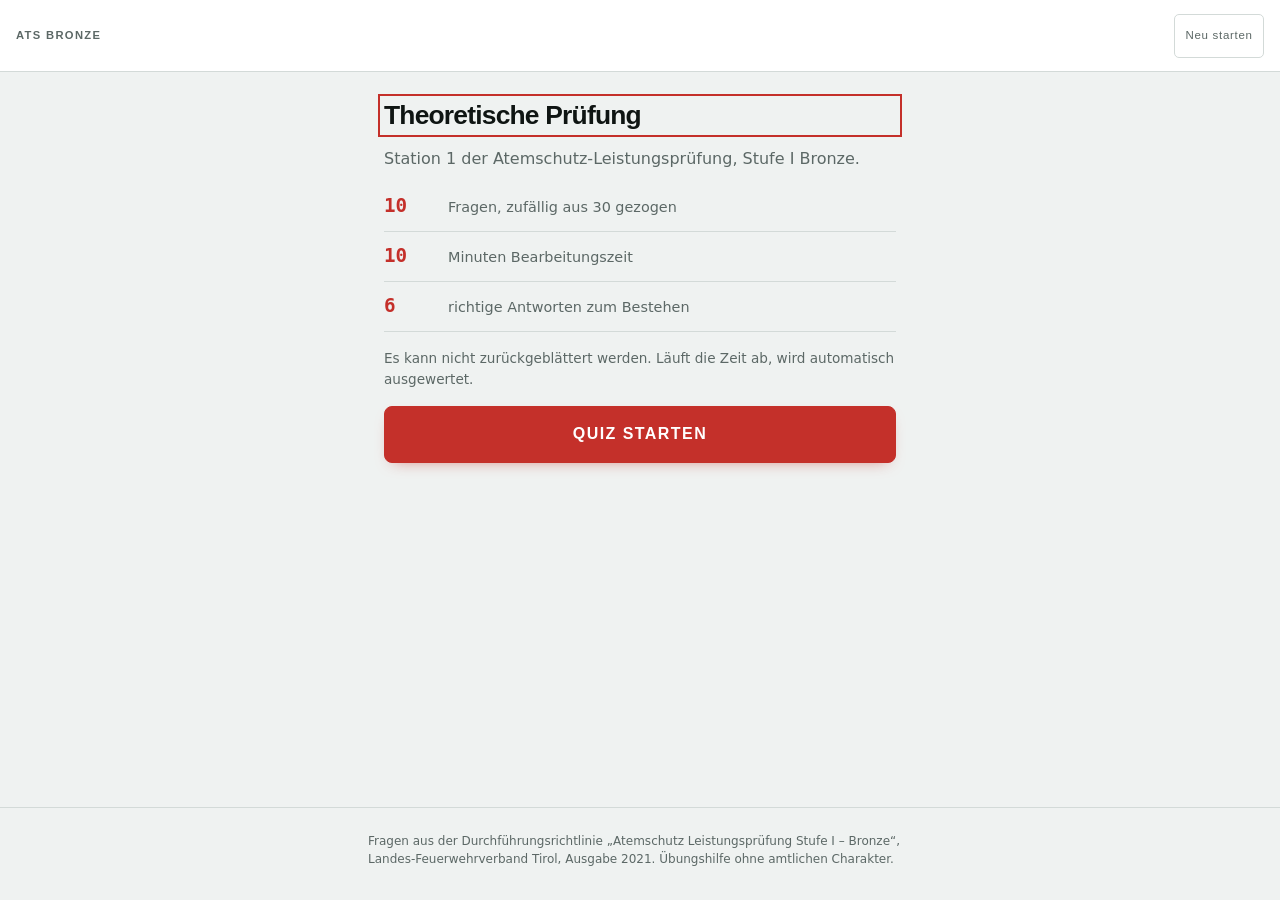
==== index.html @ c30d39cd "Kleinigkeiten: Warnansage persistiert, Nachhol-Tick, tote Klasse, Typografie Fünf kleine Korrekturen" ====
<!doctype html>
<html lang="de">
<head>
<meta charset="utf-8">
<meta name="viewport" content="width=device-width, initial-scale=1">
<title>Atemschutz-Leistungsprüfung Bronze — Übungsquiz</title>
<meta name="description" content="Übungsquiz zur theoretischen Prüfung der Atemschutz-Leistungsprüfung Stufe I (Bronze).">
<link rel="stylesheet" href="style.css">
</head>
<body>

<header class="header">
  <span class="header-brand">ATS Bronze</span>
  <span class="header-timer" id="timer" hidden>10:00</span>
  <button class="header-reset" id="reset" type="button">Neu starten</button>
</header>

<div class="reset-dialog" id="reset-dialog" role="alertdialog"
     aria-labelledby="reset-dialog-title" hidden>
  <p id="reset-dialog-title">Quiz wirklich neu starten? Fortschritt und Zeit gehen verloren.</p>
  <div class="reset-dialog-actions">
    <button type="button" id="reset-yes" class="btn btn--small">Ja, neu starten</button>
    <button type="button" id="reset-no" class="btn btn--small btn--quiet">Abbrechen</button>
  </div>
</div>

<main class="stage">

  <section class="screen" id="screen-start">
    <h1 tabindex="-1">Theoretische Prüfung</h1>
    <p class="lede">Station 1 der Atemschutz-Leistungsprüfung, Stufe I Bronze.</p>
    <ul class="facts">
      <li><b>10</b><span>Fragen, zufällig aus 30 gezogen</span></li>
      <li><b>10</b><span>Minuten Bearbeitungszeit</span></li>
      <li><b>6</b><span>richtige Antworten zum Bestehen</span></li>
    </ul>
    <p class="note">Es kann nicht zurückgeblättert werden. Läuft die Zeit ab, wird
      automatisch ausgewertet.</p>
    <button class="btn" id="start-btn" type="button">Quiz starten</button>
  </section>

  <section class="screen" id="screen-question" hidden>
    <h2 class="visually-hidden" id="question-title" tabindex="-1">Frage</h2>
    <div class="question-meta">
      <span id="question-progress">Frage 1 von 10</span>
      <span id="question-source"></span>
    </div>
    <div class="progress" id="question-dots" aria-hidden="true"></div>
    <fieldset class="question-block">
      <legend id="question-text">&nbsp;</legend>
      <ul class="options" id="options"></ul>
    </fieldset>
    <button class="btn" id="next-btn" type="button" disabled>Weiter</button>
  </section>

  <section class="screen" id="screen-result" hidden>
    <h2 tabindex="-1" class="visually-hidden">Ergebnis</h2>
    <span class="badge" id="result-badge"></span>
    <p class="score" id="result-score"></p>
    <p class="note">Mindestens 6 richtige Antworten waren gefordert.</p>
    <ul class="breakdown" id="result-list"></ul>
    <button class="btn" id="restart-btn" type="button">Neuen Durchgang starten</button>
  </section>

</main>

<p class="visually-hidden" id="announce" role="status" aria-live="polite"></p>

<footer class="footer">
  <p>Fragen aus der Durchführungsrichtlinie „Atemschutz Leistungsprüfung Stufe I – Bronze“,
     Landes-Feuerwehrverband Tirol, Ausgabe 2021. Übungshilfe ohne amtlichen Charakter.</p>
</footer>

<script type="module" src="app.js"></script>
</body>
</html>
---- style.css ----
/* Variant B "Einsatz" — light mode is the default state. */
:root {
  --bg:          #EFF2F1;
  --surface:     #FFFFFF;
  --header-bg:   #FFFFFF;
  --text:        #1D2422;
  --text-strong: #0F1513;
  --text-quiet:  #5C6866;
  --line:        #D3DAD8;
  --accent:      #C4302A;
  --accent-on:   #FFFFFF;
  --accent-surface: #FCF1F0;
  --good:        #175E3D;
  --good-bg:     #E7F2EB;
  --good-line:   #A8CBB6;
  --bad:         #B03227;
  --timer-text:  #8A5A06;
  --timer-bg:    #FDF6E6;
  --timer-line:  #DEC489;
  --warn-text:   #96241F;
  --warn-bg:     #FDECEA;
  --warn-line:   #C4302A;
  --quiet-bg:    #E1E6E4;
  --quiet-text:  #8A9491;
  --glow:        0 6px 16px -9px rgba(196, 48, 42, 0.65);

  --font-heading: "Archivo", "Helvetica Neue", Arial, sans-serif;
  --font-body:    "Source Sans 3", system-ui, -apple-system, sans-serif;
  --font-mono:    ui-monospace, "SF Mono", Menlo, Consolas, monospace;
  --radius: 8px;
  --radius-small: 5px;
}

@media (prefers-color-scheme: dark) {
  :root {
    --bg:          #0E1214;
    --surface:     #171F22;
    --header-bg:   #141A1D;
    --text:        #DDE4E4;
    --text-strong: #F2F6F5;
    --text-quiet:  #8D9A9B;
    --line:        #26312F;
    --accent:      #D63A30;
    --accent-on:   #FFFFFF;
    --accent-surface: #23191B;
    --good:        #5CD096;
    --good-bg:     #10241B;
    --good-line:   #235B41;
    --bad:         #FF6B60;
    --timer-text:  #F5A524;
    --timer-bg:    #14100A;
    --timer-line:  #4A3A18;
    --warn-text:   #FF8A80;
    --warn-bg:     #23100E;
    --warn-line:   #E4443A;
    --quiet-bg:    #1A2124;
    --quiet-text:  #6E7A7B;
    --glow:        0 6px 18px -8px rgba(228, 68, 58, 0.7);
  }
}

* { box-sizing: border-box; }

body {
  margin: 0;
  min-height: 100vh;
  display: flex;
  flex-direction: column;
  background: var(--bg);
  color: var(--text);
  font-family: var(--font-body);
  font-size: 1rem;
  line-height: 1.55;
  -webkit-font-smoothing: antialiased;
}

.visually-hidden {
  position: absolute; width: 1px; height: 1px;
  padding: 0; margin: -1px; overflow: hidden;
  clip: rect(0 0 0 0); white-space: nowrap; border: 0;
}

/* Header */
.header {
  display: flex; align-items: center; gap: 0.6rem;
  padding: 0.85rem 1rem;
  background: var(--header-bg);
  border-bottom: 1px solid var(--line);
  position: sticky; top: 0; z-index: 10;
}
.header-brand {
  font-family: var(--font-heading); font-weight: 600; font-size: 0.7rem;
  letter-spacing: 0.12em; text-transform: uppercase; color: var(--text-quiet);
}
.header-timer {
  margin-left: auto;
  font-family: var(--font-mono); font-variant-numeric: tabular-nums;
  font-weight: 700; font-size: 1.05rem; letter-spacing: 0.04em;
  color: var(--timer-text); background: var(--timer-bg);
  border: 1px solid var(--timer-line); border-radius: var(--radius-small);
  padding: 0.2rem 0.55rem;
}
.header-timer.warn {
  color: var(--warn-text); background: var(--warn-bg); border-color: var(--warn-line);
}
.header-timer[hidden] { display: none; }
.header-timer[hidden] + .header-reset { margin-left: auto; }

.header-reset {
  font: inherit; font-family: var(--font-heading); font-size: 0.72rem;
  letter-spacing: 0.06em; color: var(--text-quiet); background: none;
  border: 1px solid var(--line); border-radius: var(--radius-small);
  padding: 0.4rem 0.65rem; cursor: pointer; min-height: 2.75rem;
}
.header-reset:hover { color: var(--text-strong); border-color: var(--text-quiet); }

/* Reset confirmation */
.reset-dialog {
  margin: 0; padding: 1rem;
  background: var(--accent-surface);
  border-bottom: 1px solid var(--accent);
}
.reset-dialog[hidden] { display: none; }
.reset-dialog p { margin: 0 0 0.75rem; color: var(--text-strong); font-weight: 600; }
.reset-dialog-actions { display: flex; gap: 0.6rem; flex-wrap: wrap; }

/* Stage */
.stage {
  flex: 1 1 auto; width: 100%; max-width: 34rem;
  margin: 0 auto; padding: 1.25rem 1rem 2rem;
}
.screen { display: flex; flex-direction: column; gap: 1rem; min-height: 100%; }
.screen[hidden] { display: none; }
h1, h2 { font-family: var(--font-heading); letter-spacing: -0.03em; color: var(--text-strong); }
h1 { font-size: 1.65rem; line-height: 1.15; margin: 0.5rem 0 0; text-wrap: balance; }
h1:focus-visible, h2:focus-visible { outline: 2px solid var(--accent); outline-offset: 4px; }
.lede { margin: 0; color: var(--text-quiet); }
.note { margin: 0; font-size: 0.85rem; color: var(--text-quiet); }

.facts { list-style: none; margin: 0.25rem 0 0; padding: 0; display: grid; gap: 0.6rem; }
.facts li {
  display: grid; grid-template-columns: 3.2rem 1fr; gap: 0.8rem; align-items: baseline;
  padding-bottom: 0.6rem; border-bottom: 1px solid var(--line);
}
.facts b {
  font-family: var(--font-mono); font-variant-numeric: tabular-nums;
  font-size: 1.2rem; font-weight: 700; color: var(--accent);
}
.facts span { color: var(--text-quiet); font-size: 0.9rem; }

/* Buttons */
.btn {
  font: inherit; font-family: var(--font-heading); font-weight: 600; font-size: 1rem;
  letter-spacing: 0.09em; text-transform: uppercase;
  margin-top: auto; padding: 0.95rem 1rem; min-height: 3rem;
  border: 1px solid var(--accent); border-radius: var(--radius);
  background: var(--accent); color: var(--accent-on);
  cursor: pointer; box-shadow: var(--glow);
}
.btn:disabled { background: var(--quiet-bg); color: var(--quiet-text); border-color: var(--line); box-shadow: none; cursor: not-allowed; }
.btn:focus-visible { outline: 3px solid var(--text-strong); outline-offset: 2px; }
.btn--small { margin-top: 0; padding: 0.6rem 0.9rem; font-size: 0.8rem; min-height: 2.75rem; }
.btn--quiet { background: var(--quiet-bg); color: var(--text); border-color: var(--line); box-shadow: none; }

/* Question */
.question-meta {
  display: flex; justify-content: space-between; gap: 0.75rem;
  font-family: var(--font-heading); font-size: 0.72rem; letter-spacing: 0.08em;
  text-transform: uppercase; color: var(--text-quiet);
}
.progress { display: flex; gap: 0.25rem; }
.progress i { width: 0.45rem; height: 0.45rem; border-radius: 50%; background: var(--line); }
.progress i.done { background: var(--accent); }
.progress i.current { background: var(--accent); transform: scale(1.45); }

.question-block { border: 0; margin: 0; padding: 0; display: grid; gap: 0.9rem; }
.question-block legend {
  font-family: var(--font-heading); font-weight: 600; font-size: 1.1rem;
  line-height: 1.35; color: var(--text-strong); padding: 0; text-wrap: pretty;
}

.options { list-style: none; margin: 0; padding: 0; display: grid; gap: 0.55rem; }
.options label {
  display: grid; grid-template-columns: 1.7rem 1fr; gap: 0.7rem; align-items: start;
  padding: 0.85rem 0.85rem; min-height: 3rem;
  background: var(--surface); border: 1px solid var(--line);
  border-radius: var(--radius); cursor: pointer; line-height: 1.4;
}
.options input { position: absolute; opacity: 0; width: 0; height: 0; }
.options .letter {
  font-family: var(--font-mono); font-size: 0.75rem; font-weight: 700;
  width: 1.6rem; height: 1.6rem; display: grid; place-items: center;
  border: 1px solid var(--line); border-radius: 6px;
  background: var(--bg); color: var(--text-quiet);
}
.options input:checked + .letter { background: var(--accent); color: var(--accent-on); border-color: var(--accent); }
.options label:has(input:checked) {
  background: var(--accent-surface); border-color: var(--accent);
  box-shadow: inset 3px 0 0 0 var(--accent);
}
.options label:has(input:checked) .text { font-weight: 600; }
.options label:has(input:focus-visible) { outline: 3px solid var(--text-strong); outline-offset: 2px; }

/* Result */
.badge {
  align-self: flex-start;
  font-family: var(--font-heading); font-weight: 700; font-size: 0.8rem;
  letter-spacing: 0.16em; text-transform: uppercase;
  padding: 0.55rem 0.85rem; border-radius: var(--radius-small);
  background: var(--good-bg); color: var(--good); border: 1px solid var(--good-line);
}
.badge.failed { background: var(--warn-bg); color: var(--warn-text); border-color: var(--warn-line); }
.score {
  font-family: var(--font-heading); font-weight: 700; font-size: 1.9rem;
  letter-spacing: -0.03em; color: var(--text-strong); margin: 0;
}
.score b { font-family: var(--font-mono); font-variant-numeric: tabular-nums; color: var(--accent); }

.breakdown { list-style: none; margin: 0.5rem 0 0; padding: 0; display: grid; gap: 0.6rem; }
.breakdown li {
  padding: 0.75rem 0.85rem; background: var(--surface);
  border: 1px solid var(--line); border-left: 3px solid var(--line);
  border-radius: var(--radius); font-size: 0.88rem;
}
.breakdown li.correct { border-left-color: var(--good); }
.breakdown li.incorrect { border-left-color: var(--bad); }
.breakdown .marker {
  font-family: var(--font-mono); font-size: 0.68rem;
  letter-spacing: 0.08em; text-transform: uppercase; display: block;
}
.breakdown li.correct .marker { color: var(--good); }
.breakdown li.incorrect .marker { color: var(--bad); }
.breakdown .question { display: block; font-weight: 600; color: var(--text-strong); margin: 0.25rem 0; }
.breakdown .answer { display: block; color: var(--text-quiet); }
.breakdown .answer b { color: var(--text); }

/* Footer */
.footer { padding: 1.5rem 1rem 2rem; border-top: 1px solid var(--line); }
.footer p {
  max-width: 34rem; margin: 0 auto;
  font-size: 0.75rem; line-height: 1.5; color: var(--text-quiet);
}

@media (prefers-reduced-motion: reduce) {
  * { animation: none !important; transition: none !important; }
}
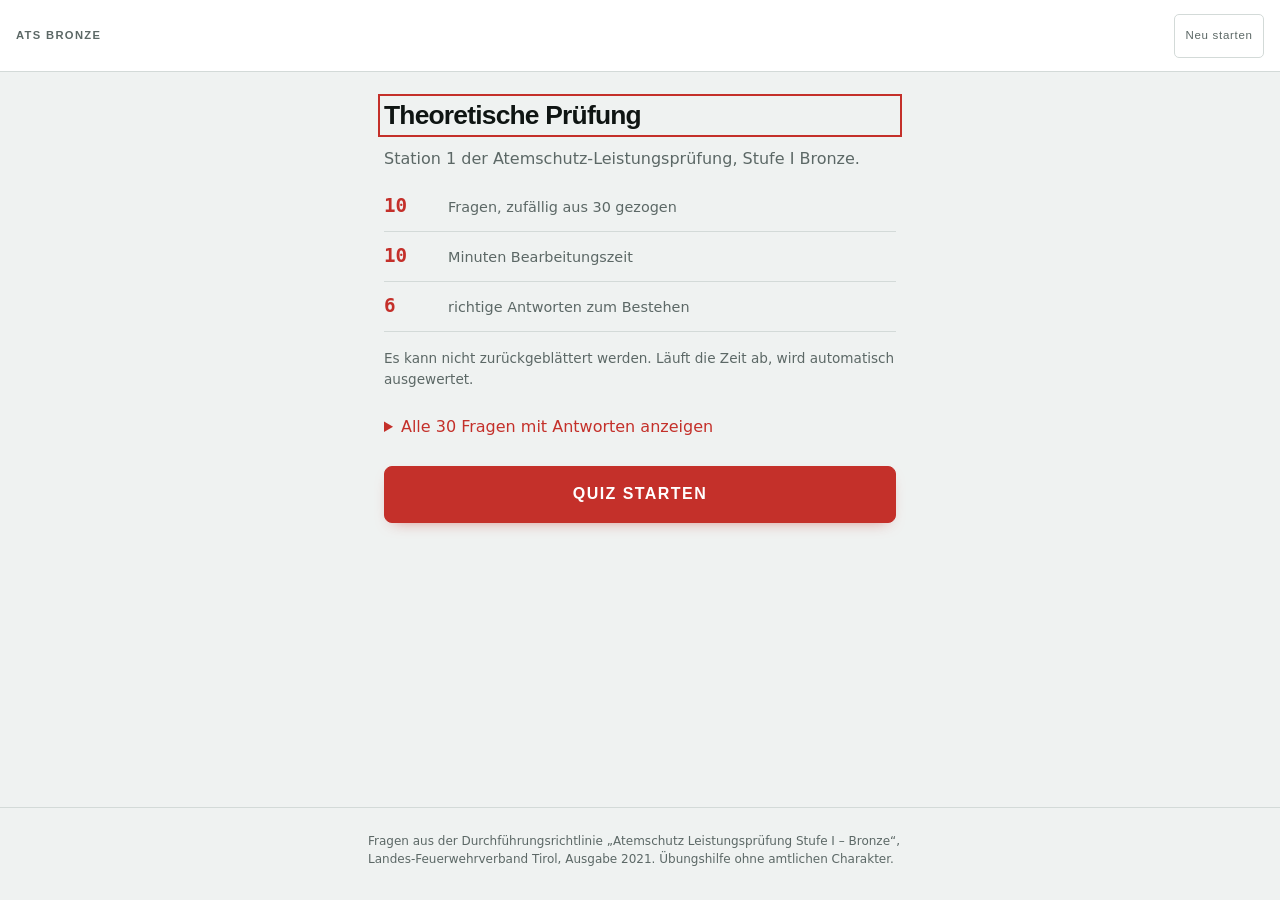
==== commit 90e410a7: "Fragenkatalog als Nachschlage-Link auf dem Start-Screen Zeigt alle 30 Fragen mit der jeweils richtig" ====
--- a/index.html
+++ b/index.html
@@ -36,6 +36,10 @@
     </ul>
     <p class="note">Es kann nicht zurückgeblättert werden. Läuft die Zeit ab, wird
       automatisch ausgewertet.</p>
+    <details id="catalog">
+      <summary>Alle 30 Fragen mit Antworten anzeigen</summary>
+      <ul class="breakdown" id="catalog-list"></ul>
+    </details>
     <button class="btn" id="start-btn" type="button">Quiz starten</button>
   </section>
 
--- a/style.css
+++ b/style.css
@@ -137,6 +137,12 @@
 .lede { margin: 0; color: var(--text-quiet); }
 .note { margin: 0; font-size: 0.85rem; color: var(--text-quiet); }
 
+#catalog summary {
+  color: var(--accent); cursor: pointer;
+  min-height: 2.75rem; padding: 0.6rem 0;
+}
+#catalog summary:focus-visible { outline: 3px solid var(--text-strong); outline-offset: 2px; }
+
 .facts { list-style: none; margin: 0.25rem 0 0; padding: 0; display: grid; gap: 0.6rem; }
 .facts li {
   display: grid; grid-template-columns: 3.2rem 1fr; gap: 0.8rem; align-items: baseline;
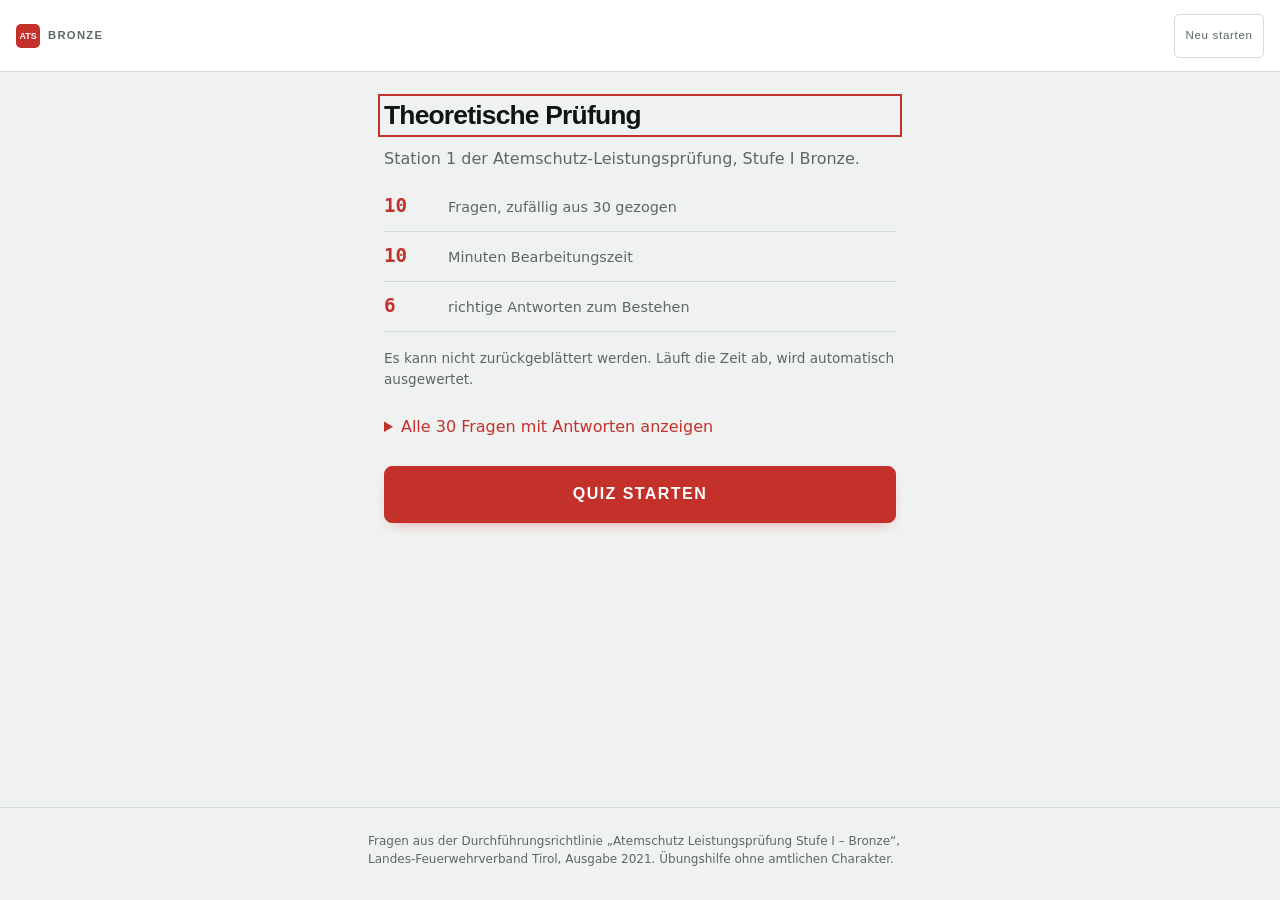
==== commit 1b17ef54: "Icon vollflächig maskierbar und als Wortmarke im Header Android setzte das Icon verkleinert auf eine" ====
--- a/index.html
+++ b/index.html
@@ -5,12 +5,19 @@
 <meta name="viewport" content="width=device-width, initial-scale=1">
 <title>Atemschutz-Leistungsprüfung Bronze — Übungsquiz</title>
 <meta name="description" content="Übungsquiz zur theoretischen Prüfung der Atemschutz-Leistungsprüfung Stufe I (Bronze).">
+<link rel="icon" href="icon.svg" type="image/svg+xml">
+<link rel="apple-touch-icon" href="apple-touch-icon.png">
+<link rel="manifest" href="manifest.webmanifest">
+<meta name="theme-color" content="#C4302A">
 <link rel="stylesheet" href="style.css">
 </head>
 <body>
 
 <header class="header">
-  <span class="header-brand">ATS Bronze</span>
+  <span class="header-brand">
+    <img class="brand-mark" src="icon.svg" alt="ATS" width="24" height="24">
+    Bronze
+  </span>
   <span class="header-timer" id="timer" hidden>10:00</span>
   <button class="header-reset" id="reset" type="button">Neu starten</button>
 </header>
@@ -50,8 +57,8 @@
       <span id="question-source"></span>
     </div>
     <div class="progress" id="question-dots" aria-hidden="true"></div>
-    <fieldset class="question-block">
-      <legend id="question-text">&nbsp;</legend>
+    <fieldset class="question-block" role="radiogroup" aria-labelledby="question-text">
+      <p class="question-text" id="question-text">&nbsp;</p>
       <ul class="options" id="options"></ul>
     </fieldset>
     <button class="btn" id="next-btn" type="button" disabled>Weiter</button>
--- a/style.css
+++ b/style.css
@@ -89,9 +89,13 @@
   position: sticky; top: 0; z-index: 10;
 }
 .header-brand {
+  display: flex; align-items: center; gap: 0.5rem;
   font-family: var(--font-heading); font-weight: 600; font-size: 0.7rem;
   letter-spacing: 0.12em; text-transform: uppercase; color: var(--text-quiet);
 }
+/* The mark carries the "ATS" of the wordmark; its alt text keeps the header
+   reading "ATS Bronze" for screen readers. */
+.brand-mark { display: block; width: 1.5rem; height: 1.5rem; border-radius: 5px; }
 .header-timer {
   margin-left: auto;
   font-family: var(--font-mono); font-variant-numeric: tabular-nums;
@@ -128,9 +132,20 @@
 .stage {
   flex: 1 1 auto; width: 100%; max-width: 34rem;
   margin: 0 auto; padding: 1.25rem 1rem 2rem;
-}
-.screen { display: flex; flex-direction: column; gap: 1rem; min-height: 100%; }
+  display: flex; flex-direction: column;
+}
+.screen { display: flex; flex-direction: column; gap: 1rem; }
 .screen[hidden] { display: none; }
+/* #screen-question fills the stage (flex, from .stage's column context) but
+   lays out its own children as a grid, not flex: through this indefinite
+   flex:1-in-flex:1 chain, a <fieldset> only distributed the leftover height
+   to its own children when it got that height from a grid 1fr track — not
+   when it came from flex-grow (measured; see layout-report.md).
+   :not([hidden]) so .screen[hidden]{display:none} still wins when swapped out
+   — an #id selector otherwise beats that class rule's specificity. */
+/* 4 tracks, not 5: #question-title is position:absolute (.visually-hidden) so
+   it takes no grid track — only meta, dots, fieldset, button do. */
+#screen-question:not([hidden]) { flex: 1; display: grid; grid-template-rows: auto auto 1fr auto; }
 h1, h2 { font-family: var(--font-heading); letter-spacing: -0.03em; color: var(--text-strong); }
 h1 { font-size: 1.65rem; line-height: 1.15; margin: 0.5rem 0 0; text-wrap: balance; }
 h1:focus-visible, h2:focus-visible { outline: 2px solid var(--accent); outline-offset: 4px; }
@@ -179,11 +194,24 @@
 .progress i.done { background: var(--accent); }
 .progress i.current { background: var(--accent); transform: scale(1.45); }
 
-.question-block { border: 0; margin: 0; padding: 0; display: grid; gap: 0.9rem; }
-.question-block legend {
-  font-family: var(--font-heading); font-weight: 600; font-size: 1.1rem;
-  line-height: 1.35; color: var(--text-strong); padding: 0; text-wrap: pretty;
-}
+.question-block { border: 0; margin: 0; padding: 0; display: flex; flex-direction: column; gap: 0.9rem; }
+/* justify-content:center, not margin:auto: margin:auto here resolved to 0px
+   (measured) once .question-block got its height from the grid 1fr track
+   above — this still centers under that same setup, and lets long text wrap
+   normally within the width. */
+.question-text {
+  flex: 1 1 auto; display: flex; flex-direction: column; justify-content: center;
+  font-family: var(--font-heading); font-weight: 600; font-size: 1.5rem;
+  line-height: 1.4; color: var(--text-strong); padding: 0; text-wrap: pretty;
+  margin: 0;
+}
+
+/* Options and button form one bottom-anchored control block: override .btn's
+   margin-top:auto and tighten the .screen gap (1rem) down to 0.75rem, so the
+   thumb-reachable zone stays compact but the button doesn't crowd the last
+   option. Only #next-btn, not .btn in general — start/result screens keep
+   their bottom-pinned buttons. */
+#next-btn { margin-top: calc(0.75rem - 1rem); }
 
 .options { list-style: none; margin: 0; padding: 0; display: grid; gap: 0.55rem; }
 .options label {
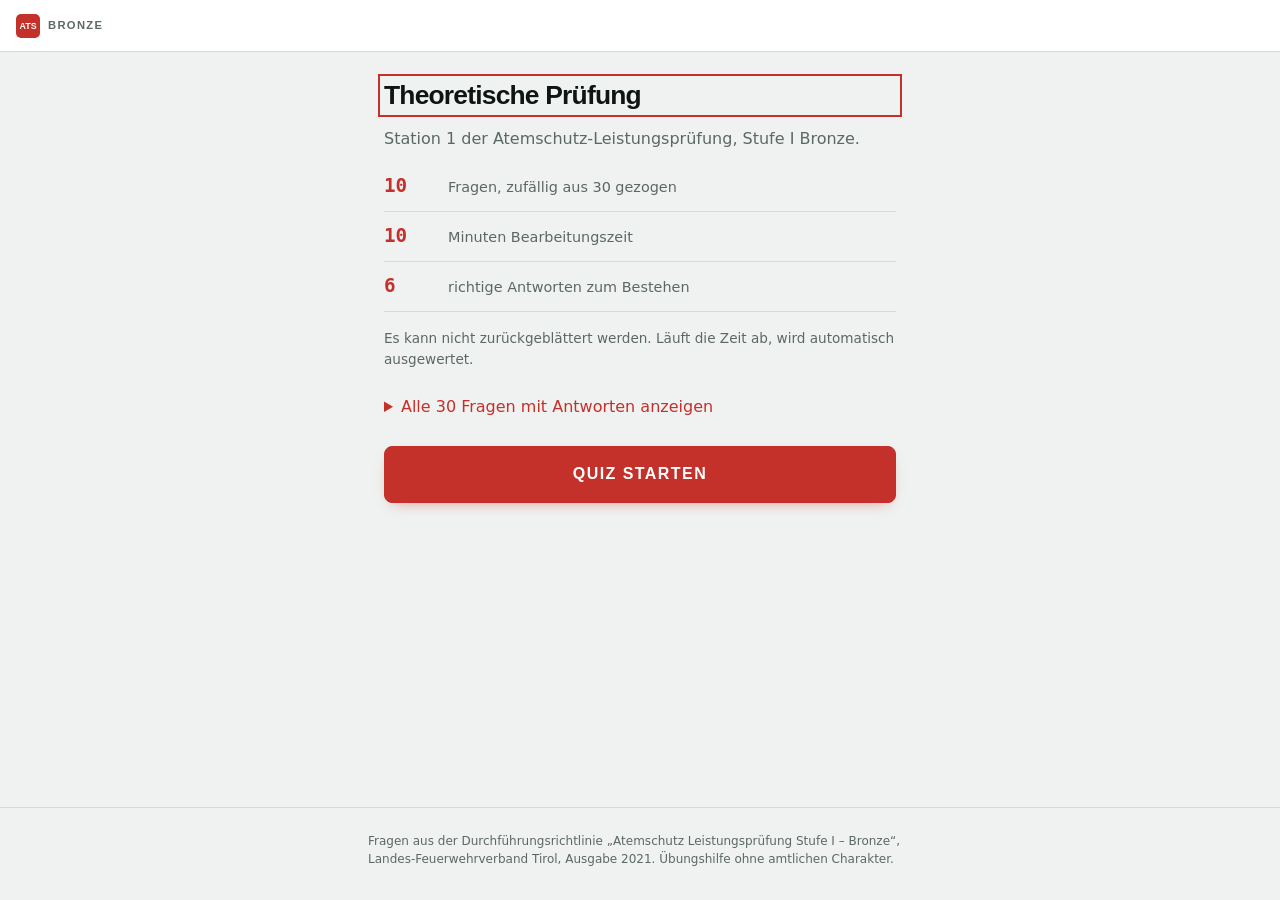
==== commit 61d9d8ed: "Abbrechen statt Neu starten: zurück auf den Start-Screen Der Knopf in der Kopfzeile verwirft den Dur" ====
--- a/index.html
+++ b/index.html
@@ -19,15 +19,15 @@
     Bronze
   </span>
   <span class="header-timer" id="timer" hidden>10:00</span>
-  <button class="header-reset" id="reset" type="button">Neu starten</button>
+  <button class="header-reset" id="reset" type="button" hidden>Abbrechen</button>
 </header>
 
 <div class="reset-dialog" id="reset-dialog" role="alertdialog"
      aria-labelledby="reset-dialog-title" hidden>
-  <p id="reset-dialog-title">Quiz wirklich neu starten? Fortschritt und Zeit gehen verloren.</p>
+  <p id="reset-dialog-title">Quiz wirklich abbrechen? Der Durchgang und die Zeit gehen verloren.</p>
   <div class="reset-dialog-actions">
-    <button type="button" id="reset-yes" class="btn btn--small">Ja, neu starten</button>
-    <button type="button" id="reset-no" class="btn btn--small btn--quiet">Abbrechen</button>
+    <button type="button" id="reset-yes" class="btn btn--small">Ja, abbrechen</button>
+    <button type="button" id="reset-no" class="btn btn--small btn--quiet">Nein, weiter</button>
   </div>
 </div>
 
--- a/style.css
+++ b/style.css
@@ -108,6 +108,7 @@
   color: var(--warn-text); background: var(--warn-bg); border-color: var(--warn-line);
 }
 .header-timer[hidden] { display: none; }
+.header-reset[hidden] { display: none; }
 .header-timer[hidden] + .header-reset { margin-left: auto; }
 
 .header-reset {
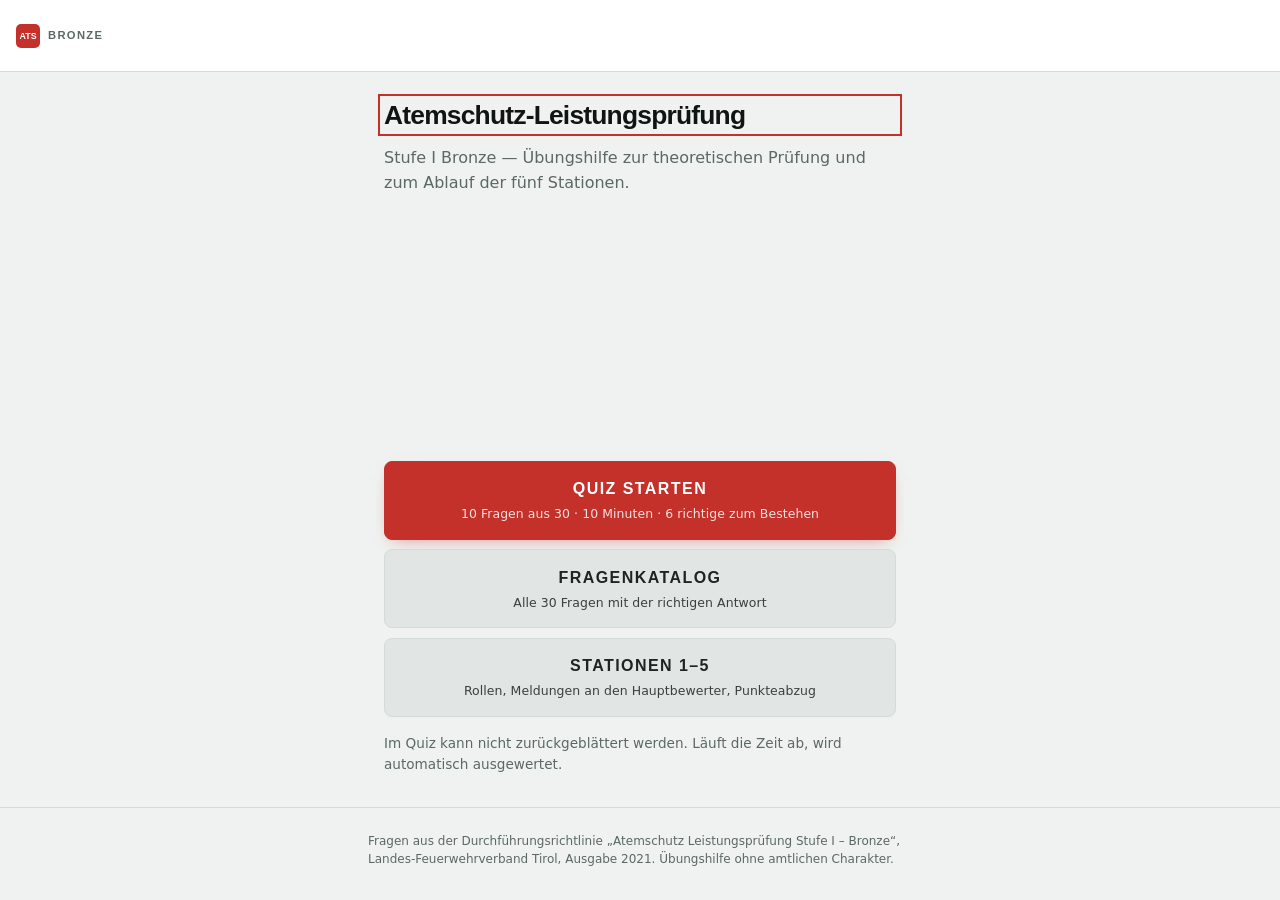
==== commit 371447c0: "Stationsübersicht und Fragenkatalog als eigene Seiten Der Startbildschirm ist ein Menü mit drei Ziel" ====
--- a/index.html
+++ b/index.html
@@ -5,6 +5,7 @@
 <meta name="viewport" content="width=device-width, initial-scale=1">
 <title>Atemschutz-Leistungsprüfung Bronze — Übungsquiz</title>
 <meta name="description" content="Übungsquiz zur theoretischen Prüfung der Atemschutz-Leistungsprüfung Stufe I (Bronze).">
+<meta name="robots" content="noindex, nofollow">
 <link rel="icon" href="icon.svg" type="image/svg+xml">
 <link rel="apple-touch-icon" href="apple-touch-icon.png">
 <link rel="manifest" href="manifest.webmanifest">
@@ -34,20 +35,28 @@
 <main class="stage">
 
   <section class="screen" id="screen-start">
-    <h1 tabindex="-1">Theoretische Prüfung</h1>
-    <p class="lede">Station 1 der Atemschutz-Leistungsprüfung, Stufe I Bronze.</p>
-    <ul class="facts">
-      <li><b>10</b><span>Fragen, zufällig aus 30 gezogen</span></li>
-      <li><b>10</b><span>Minuten Bearbeitungszeit</span></li>
-      <li><b>6</b><span>richtige Antworten zum Bestehen</span></li>
-    </ul>
-    <p class="note">Es kann nicht zurückgeblättert werden. Läuft die Zeit ab, wird
+    <h1 tabindex="-1">Atemschutz-Leistungsprüfung</h1>
+    <p class="lede">Stufe I Bronze — Übungshilfe zur theoretischen Prüfung und zum
+      Ablauf der fünf Stationen.</p>
+    <!-- The three buttons share one wrapper: .btn has margin-top:auto to pin
+         itself to the bottom of the stage, and three of those in a row would
+         each get their own share of the free space. -->
+    <nav class="menu">
+      <button class="btn" id="start-btn" type="button">
+        <b>Quiz starten</b>
+        <span>10 Fragen aus 30 · 10 Minuten · 6 richtige zum Bestehen</span>
+      </button>
+      <a class="btn btn--quiet" href="fragenkatalog.html">
+        <b>Fragenkatalog</b>
+        <span>Alle 30 Fragen mit der richtigen Antwort</span>
+      </a>
+      <a class="btn btn--quiet" href="stationen.html">
+        <b>Stationen 1–5</b>
+        <span>Rollen, Meldungen an den Hauptbewerter, Punkteabzug</span>
+      </a>
+    </nav>
+    <p class="note">Im Quiz kann nicht zurückgeblättert werden. Läuft die Zeit ab, wird
       automatisch ausgewertet.</p>
-    <details id="catalog">
-      <summary>Alle 30 Fragen mit Antworten anzeigen</summary>
-      <ul class="breakdown" id="catalog-list"></ul>
-    </details>
-    <button class="btn" id="start-btn" type="button">Quiz starten</button>
   </section>
 
   <section class="screen" id="screen-question" hidden>
--- a/style.css
+++ b/style.css
@@ -22,6 +22,12 @@
   --warn-line:   #C4302A;
   --quiet-bg:    #E1E6E4;
   --quiet-text:  #8A9491;
+  /* Funktionsfarben der Stationsseite, aus der Richtlinie: Bewerter-Armbinde
+     grün, Arbeitsleine blau, Signal-Ocker. Gleicher Helligkeitswert, damit die
+     drei als Satz lesen und nicht als Ampel. */
+  --role-f:      #175E3D;
+  --role-1:      #215C7A;
+  --role-2:      #8A5A06;
   --glow:        0 6px 16px -9px rgba(196, 48, 42, 0.65);
 
   --font-heading: "Archivo", "Helvetica Neue", Arial, sans-serif;
@@ -55,6 +61,9 @@
     --warn-line:   #E4443A;
     --quiet-bg:    #1A2124;
     --quiet-text:  #6E7A7B;
+    --role-f:      #5CD096;
+    --role-1:      #6FB6DA;
+    --role-2:      #F5A524;
     --glow:        0 6px 18px -8px rgba(228, 68, 58, 0.7);
   }
 }
@@ -84,6 +93,11 @@
 .header {
   display: flex; align-items: center; gap: 0.6rem;
   padding: 0.85rem 1rem;
+  /* Constant height across all three screens. The tallest child is the abort
+     button at its 44px touch-target minimum; the start screen hides it and
+     would otherwise sit 20px shorter and make the page jump on start.
+     2.75rem button + 1.7rem padding + 1px border, border-box. */
+  min-height: 4.5rem;
   background: var(--header-bg);
   border-bottom: 1px solid var(--line);
   position: sticky; top: 0; z-index: 10;
@@ -147,28 +161,15 @@
 /* 4 tracks, not 5: #question-title is position:absolute (.visually-hidden) so
    it takes no grid track — only meta, dots, fieldset, button do. */
 #screen-question:not([hidden]) { flex: 1; display: grid; grid-template-rows: auto auto 1fr auto; }
+/* Same idea for the start screen, but plain flex is enough here: filling the
+   stage gives .menu's margin-top:auto the free space it needs to pin the three
+   buttons to the bottom. */
+#screen-start:not([hidden]) { flex: 1; }
 h1, h2 { font-family: var(--font-heading); letter-spacing: -0.03em; color: var(--text-strong); }
 h1 { font-size: 1.65rem; line-height: 1.15; margin: 0.5rem 0 0; text-wrap: balance; }
 h1:focus-visible, h2:focus-visible { outline: 2px solid var(--accent); outline-offset: 4px; }
 .lede { margin: 0; color: var(--text-quiet); }
 .note { margin: 0; font-size: 0.85rem; color: var(--text-quiet); }
-
-#catalog summary {
-  color: var(--accent); cursor: pointer;
-  min-height: 2.75rem; padding: 0.6rem 0;
-}
-#catalog summary:focus-visible { outline: 3px solid var(--text-strong); outline-offset: 2px; }
-
-.facts { list-style: none; margin: 0.25rem 0 0; padding: 0; display: grid; gap: 0.6rem; }
-.facts li {
-  display: grid; grid-template-columns: 3.2rem 1fr; gap: 0.8rem; align-items: baseline;
-  padding-bottom: 0.6rem; border-bottom: 1px solid var(--line);
-}
-.facts b {
-  font-family: var(--font-mono); font-variant-numeric: tabular-nums;
-  font-size: 1.2rem; font-weight: 700; color: var(--accent);
-}
-.facts span { color: var(--text-quiet); font-size: 0.9rem; }
 
 /* Buttons */
 .btn {
@@ -279,3 +280,235 @@
 @media (prefers-reduced-motion: reduce) {
   * { animation: none !important; transition: none !important; }
 }
+
+/* Sub-pages (Fragenkatalog, Stationen) — same chrome, no timer, no abort.
+   Sits where the abort button sits on the quiz screens. Installed on iOS there
+   is no browser back gesture at all, so this link is the only way out. */
+.header-back {
+  margin-left: auto;
+  font-family: var(--font-heading); font-size: 0.72rem; font-weight: 600;
+  letter-spacing: 0.06em; text-transform: uppercase; text-decoration: none;
+  color: var(--text-quiet); border: 1px solid var(--line);
+  border-radius: var(--radius-small); padding: 0.4rem 0.7rem;
+  min-height: 2.75rem; display: inline-flex; align-items: center;
+}
+.header-back:hover { color: var(--text-strong); border-color: var(--text-quiet); }
+.header-back:focus-visible { outline: 3px solid var(--text-strong); outline-offset: 2px; }
+.stage--wide { max-width: 46rem; gap: 0.9rem; }
+
+/* Start menu. One wrapper for all three: .btn carries margin-top:auto to pin
+   itself to the bottom of the stage, and three of those would each claim a
+   share of the free space and spread the menu down the screen. */
+.menu { margin-top: auto; display: grid; gap: 0.6rem; }
+.menu .btn { margin-top: 0; display: block; text-align: center; text-decoration: none; }
+.menu .btn b { display: block; }
+.menu .btn span {
+  display: block; margin-top: 0.15rem;
+  font-family: var(--font-body); font-weight: 400; font-size: 0.78rem;
+  letter-spacing: 0.005em; text-transform: none; opacity: 0.85;
+}
+
+/* ---------------------------------------------------------------------------
+   Stationsübersicht (.ref). Scoped under one class because two of its class
+   names — .rb and .chips — used to collide with .badge and .facts of the quiz;
+   scoping also keeps these ~40 rules off the quiz screens entirely.
+   --------------------------------------------------------------------------- */
+.ref { display: grid; gap: 2.75rem; margin-top: 0.5rem; }
+/* Jump targets must clear the sticky header, or the station heading lands
+   behind it. */
+.ref section { display: grid; gap: 0.9rem; scroll-margin-top: 5.25rem; }
+.ref h2 { font-size: 1.35rem; margin: 0; line-height: 1.1; }
+.ref h3 {
+  font-family: var(--font-heading); font-size: 0.8rem; font-weight: 600;
+  letter-spacing: 0.09em; text-transform: uppercase; color: var(--text-quiet);
+  margin: 0.9rem 0 0; padding-bottom: 0.35rem; border-bottom: 1px solid var(--line);
+}
+.ref h4 {
+  font-family: var(--font-heading); font-size: 0.95rem; font-weight: 700;
+  letter-spacing: 0.02em; color: var(--text-strong); margin: 0 0 0.5rem;
+  display: flex; align-items: center; gap: 0.45rem;
+}
+.ref p { margin: 0; }
+.ref .lede { color: var(--text-quiet); }
+.ref em { color: var(--text-quiet); }
+
+/* Jump bar, pinned to the bottom edge: thumb-reachable on a phone. Fixed, not
+   sticky — the nav sits at the START of .ref, and sticky bottom:0 never engages
+   for an element whose natural position is already above the viewport bottom.
+   The inline padding lines the chips up with the 46rem stage on wide screens
+   and falls back to 1rem when there is no room. */
+.ref .stations {
+  position: fixed; left: 0; right: 0; bottom: 0; z-index: 10;
+  display: flex; gap: 0.35rem; overflow-x: auto;
+  margin: 0;
+  padding: 0.5rem max(1rem, calc((100vw - 46rem) / 2));
+  padding-bottom: calc(0.5rem + env(safe-area-inset-bottom));
+  background: var(--header-bg); border-top: 1px solid var(--line);
+  scrollbar-width: none;
+}
+/* Keep the last of the content clear of the bar. Only on the page that has one. */
+body:has(.ref) .footer { padding-bottom: calc(4.5rem + env(safe-area-inset-bottom)); }
+.ref .stations::-webkit-scrollbar { display: none; }
+.ref .stations a {
+  flex: 0 0 auto; white-space: nowrap; text-decoration: none;
+  font-family: var(--font-heading); font-size: 0.75rem; font-weight: 600;
+  letter-spacing: 0.05em; text-transform: uppercase; color: var(--text-quiet);
+  background: var(--surface); border: 1px solid var(--line);
+  border-radius: var(--radius-small); padding: 0.35rem 0.6rem;
+}
+.ref .stations a:hover { color: var(--text-strong); border-color: var(--text-quiet); }
+.ref .stations a b { font-family: var(--font-mono); }
+
+/* Station header strip */
+.ref .stat { border-top: 2px solid var(--text-strong); padding-top: 0.8rem; }
+.ref .stat .no {
+  font-family: var(--font-mono); font-size: 0.7rem; letter-spacing: 0.14em;
+  text-transform: uppercase; color: var(--text-quiet);
+}
+.ref .chips { list-style: none; display: flex; flex-wrap: wrap; gap: 0.35rem; margin: 0.5rem 0 0; padding: 0; }
+.ref .budget { margin-top: 0.75rem; max-width: 26rem; }
+.ref .budget .bar {
+  display: flex; height: 0.45rem; overflow: hidden;
+  border: 1px solid var(--line); border-radius: 3px; background: var(--surface);
+}
+.ref .budget .bar i { display: block; height: 100%; flex: 1; }
+.ref .budget .bar i.ok { background: var(--good); }
+.ref .budget .bar i.risk { background: var(--accent); }
+.ref .budget .cap {
+  display: block; margin-top: 0.25rem;
+  font-family: var(--font-mono); font-size: 0.68rem; color: var(--text-quiet);
+}
+
+/* Point chips, coloured by severity — 15+ takes a station on its own. */
+.ref .pts {
+  display: inline-block; min-width: 1.9rem; text-align: center;
+  font-family: var(--font-mono); font-size: 0.78rem; font-weight: 700;
+  font-variant-numeric: tabular-nums; padding: 0.05rem 0.3rem; border-radius: 3px;
+  background: var(--quiet-bg); color: var(--text-quiet);
+}
+.ref .pts.s3  { background: var(--timer-bg); color: var(--timer-text); }
+.ref .pts.s10 { background: var(--warn-bg); color: var(--warn-text); }
+.ref .pts.s15 { background: var(--accent); color: var(--accent-on); }
+.ref .tag {
+  font-family: var(--font-mono); font-size: 0.64rem; font-weight: 600;
+  letter-spacing: 0.06em; text-transform: uppercase; white-space: nowrap;
+  padding: 0.1rem 0.35rem; border-radius: 3px;
+  background: var(--quiet-bg); color: var(--text-quiet);
+}
+
+/* Role badge: F / 1 / 2 */
+.ref .rb {
+  flex: 0 0 auto; display: inline-grid; place-items: center;
+  width: 1.4rem; height: 1.4rem; border-radius: 50%;
+  font-family: var(--font-heading); font-size: 0.85rem; font-weight: 700;
+  line-height: 1; color: var(--surface);
+}
+.ref .rb.f  { background: var(--role-f); }
+.ref .rb.m1 { background: var(--role-1); }
+.ref .rb.m2 { background: var(--role-2); }
+.ref .rb.all { background: var(--text-quiet); font-size: 0.7rem; }
+
+/* Role cards. The left rail carries the function, the same colour as its badge. */
+.ref .roles { display: grid; gap: 0.6rem; }
+@media (min-width: 46rem) { .ref .roles.trio { grid-template-columns: repeat(3, 1fr); } }
+.ref .role {
+  background: var(--surface); border: 1px solid var(--line);
+  border-left: 3px solid var(--text-quiet); border-radius: var(--radius);
+  padding: 0.8rem 0.9rem; font-size: 0.88rem;
+}
+.ref .role.f  { border-left-color: var(--role-f); }
+.ref .role.m1 { border-left-color: var(--role-1); }
+.ref .role.m2 { border-left-color: var(--role-2); }
+.ref .role.all { border-left-style: double; border-left-width: 5px; }
+.ref .role.free { border-left-style: dashed; border-left-color: var(--line); }
+.ref .role p + p { margin-top: 0.45rem; }
+.ref .role ul { margin: 0; padding-left: 1.05rem; display: grid; gap: 0.3rem; }
+
+/* Meldungen: who says what, verbatim where the guideline gives the wording. */
+.ref .meld {
+  background: var(--surface); border: 1px solid var(--line);
+  border-top: 3px solid var(--role-2); border-radius: var(--radius); overflow: hidden;
+}
+.ref .meld .hd {
+  font-family: var(--font-heading); font-size: 0.75rem; font-weight: 700;
+  letter-spacing: 0.09em; text-transform: uppercase; color: var(--text-quiet);
+  padding: 0.6rem 0.9rem; border-bottom: 1px solid var(--line);
+}
+.ref .meld .row { padding: 0.6rem 0.9rem; border-bottom: 1px solid var(--line); font-size: 0.88rem; }
+.ref .meld .row:last-child { border-bottom: 0; }
+@media (min-width: 34rem) {
+  .ref .meld .row { display: grid; grid-template-columns: 8.5rem 1fr; gap: 0.7rem; }
+}
+.ref .meld .who {
+  font-family: var(--font-mono); font-size: 0.7rem; font-weight: 600;
+  letter-spacing: 0.02em; text-transform: uppercase; color: var(--text-quiet);
+}
+.ref .meld .what { display: block; }
+.ref .meld q, .ref .wl { font-weight: 700; color: var(--text-strong); quotes: "\201E" "\201C"; }
+
+/* Tables scroll inside their own box; the page never scrolls sideways. */
+.ref .tw {
+  overflow-x: auto; background: var(--surface);
+  border: 1px solid var(--line); border-radius: var(--radius);
+}
+.ref table { width: 100%; min-width: 20rem; border-collapse: collapse; font-size: 0.85rem; }
+.ref caption {
+  text-align: left; font-family: var(--font-heading); font-size: 0.78rem; font-weight: 700;
+  letter-spacing: 0.09em; text-transform: uppercase; color: var(--text-quiet);
+  padding: 0.6rem 0.85rem; border-bottom: 1px solid var(--line);
+}
+.ref th, .ref td { text-align: left; vertical-align: top; padding: 0.45rem 0.85rem; border-bottom: 1px solid var(--line); }
+.ref thead th {
+  font-family: var(--font-mono); font-size: 0.64rem; font-weight: 600;
+  letter-spacing: 0.09em; text-transform: uppercase; color: var(--text-quiet);
+}
+.ref tbody tr:last-child td { border-bottom: 0; }
+.ref td.n, .ref th.n { text-align: right; font-variant-numeric: tabular-nums; }
+.ref td.v { white-space: nowrap; }
+.ref tbody tr.kill td { background: var(--warn-bg); }
+.ref tbody tr.grp td {
+  background: var(--bg); font-family: var(--font-heading); font-weight: 700;
+  font-size: 0.75rem; letter-spacing: 0.08em; text-transform: uppercase; color: var(--text-quiet);
+}
+
+/* Callouts */
+.ref .warn {
+  background: var(--warn-bg); border: 1px solid var(--warn-line);
+  border-left-width: 3px; border-radius: var(--radius); padding: 0.8rem 0.9rem;
+}
+.ref .warn h4 { color: var(--warn-text); margin-bottom: 0.4rem; }
+.ref .warn p, .ref .warn ul { margin: 0; font-size: 0.88rem; }
+.ref .warn ul { padding-left: 1.05rem; display: grid; gap: 0.3rem; }
+.ref .note { border-left: 3px solid var(--line); padding-left: 0.8rem; font-size: 0.88rem; }
+.ref .note strong { color: var(--text-strong); }
+.ref ul.plain { list-style: none; margin: 0; padding: 0; display: grid; gap: 0.5rem; font-size: 0.9rem; }
+.ref ul.plain li { display: flex; gap: 0.5rem; align-items: flex-start; }
+.ref .seq {
+  display: block; overflow-x: auto; white-space: nowrap;
+  font-family: var(--font-mono); font-size: 0.8rem;
+  background: var(--quiet-bg); border-radius: var(--radius-small); padding: 0.5rem 0.7rem;
+}
+
+/* Collapsed fault lists. The killer callout above each one stays open — that
+   is the part worth reading before the exhaustive table. */
+.ref .fold { border: 1px solid var(--line); border-radius: var(--radius); background: var(--surface); }
+.ref .fold > summary {
+  cursor: pointer; list-style: none;
+  display: flex; align-items: center; gap: 0.5rem; flex-wrap: wrap;
+  min-height: 2.75rem; padding: 0.6rem 0.85rem;
+  font-family: var(--font-heading); font-size: 0.78rem; font-weight: 700;
+  letter-spacing: 0.09em; text-transform: uppercase; color: var(--text-quiet);
+}
+.ref .fold > summary::-webkit-details-marker { display: none; }
+/* Own marker so the row reads the same in every browser. */
+.ref .fold > summary::before {
+  content: "+"; flex: 0 0 auto;
+  font-family: var(--font-mono); font-size: 0.95rem; line-height: 1;
+  width: 1.1rem; text-align: center; color: var(--accent);
+}
+.ref .fold[open] > summary::before { content: "–"; }
+.ref .fold[open] > summary { border-bottom: 1px solid var(--line); color: var(--text-strong); }
+.ref .fold > summary:hover { color: var(--text-strong); }
+.ref .fold > summary:focus-visible { outline: 3px solid var(--text-strong); outline-offset: -3px; }
+/* The table keeps its own horizontal scroll; the fold only supplies the border. */
+.ref .fold .tw { border: 0; border-radius: 0; background: none; }
